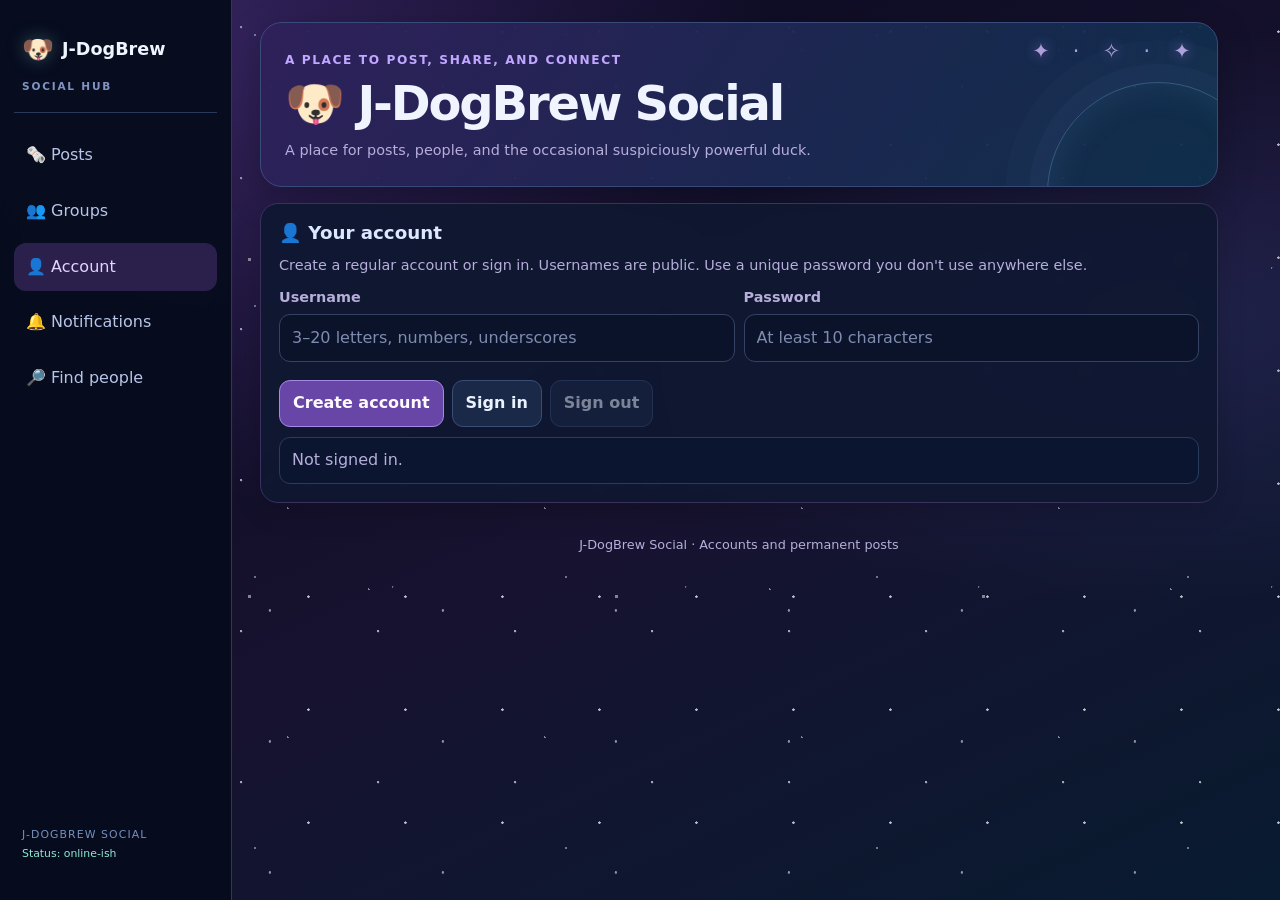
==== account.html @ 67fcccf9 "Add group feeds with text and image posts" ====
<!doctype html>
<html lang="en"><head>
<meta charset="utf-8"><meta name="viewport" content="width=device-width,initial-scale=1,viewport-fit=cover">
<meta name="theme-color" content="#080d20"><meta name="description" content="J-DogBrew Social">
<title>J-DogBrew · Account</title>
<style>
:root{color-scheme:dark;--bg:#09091e;--panel:#15132f;--line:#3a315f;--text:#f2efff;--muted:#b7aedb;--green:#67e8c0;--amber:#ffb86b;--blue:#b8a0ff;--purple:#b79aff;--violet:#805dce}
*{box-sizing:border-box}html{scroll-behavior:smooth}
body{margin:0;background:radial-gradient(ellipse at 15% 5%,rgba(130,82,210,.34),transparent 38%),radial-gradient(ellipse at 90% 35%,rgba(73,94,180,.2),transparent 35%),radial-gradient(circle at 18% 28%,rgba(255,255,255,.72) 0 1px,transparent 1.5px),radial-gradient(circle at 76% 18%,rgba(255,255,255,.62) 0 1px,transparent 1.5px),radial-gradient(circle at 56% 66%,rgba(255,255,255,.52) 0 1px,transparent 1.5px),linear-gradient(155deg,#09091e,#17122f 54%,#081b30);background-size:auto,auto,97px 113px,137px 151px,173px 131px,auto;background-attachment:fixed;color:var(--text);font:16px/1.55 system-ui,-apple-system,Segoe UI,sans-serif;padding:env(safe-area-inset-top) 14px env(safe-area-inset-bottom)}
main{max-width:900px;margin:auto;padding:22px 0 48px}
header{position:relative;overflow:hidden;padding:24px;margin-bottom:16px;border:1px solid #384b79;border-radius:22px;background:linear-gradient(125deg,rgba(47,32,91,.97),rgba(14,47,75,.95));box-shadow:0 12px 36px rgba(0,0,0,.25)}
header:after{content:"✦  ·  ✧     ·      ✦";position:absolute;right:18px;top:12px;color:#9ecbff;letter-spacing:.4em;font-size:1.3rem;opacity:.8;pointer-events:none}
h1{font-size:clamp(2rem,7vw,3rem);line-height:1.04;letter-spacing:-.045em;margin:.45rem 0 .65rem;color:#f0f4ff}h2{font-size:1.14rem;line-height:1.25;margin:0 0 .6rem;color:#dce8ff}h3{font-size:1rem;margin:14px 0 6px}p{margin:.5rem 0 0}a{color:var(--blue);text-underline-offset:3px}
.small,small{font-size:.9rem;color:var(--muted)}.eyebrow{color:#c1a7ff;font-size:.76rem;font-weight:850;letter-spacing:.13em}
.panel{background:rgba(15,24,49,.94);border:1px solid var(--line);border-radius:18px;padding:18px;margin:14px 0;box-shadow:0 8px 28px rgba(0,0,0,.16);backdrop-filter:blur(5px)}
.grid{display:grid;grid-template-columns:1fr;gap:9px}@media(min-width:580px){.grid{grid-template-columns:1fr 1fr}}
label{display:block;font-size:.9rem;color:var(--muted);margin-top:10px;font-weight:650}
input,select,textarea{display:block;width:100%;margin:5px 0 8px;padding:11px 12px;border-radius:11px;border:1px solid #344363;background:#0b132b;color:var(--text);font:inherit;min-width:0}textarea{resize:vertical}input::placeholder,textarea::placeholder{color:#7e8caf}
button{background:#1b2949;color:#eaf1ff;border:1px solid #3a4d73;border-radius:11px;padding:10px 13px;font:inherit;font-weight:700;cursor:pointer;transition:background .15s,border-color .15s}button:hover{background:#26395f;border-color:#718ac2}button:active{transform:scale(.985)}button.primary{background:#6846a8;color:#fffaff;border-color:#a58ae5}button.primary:hover{background:#805cc7}button:disabled{opacity:.5;cursor:not-allowed}
button:focus-visible,a:focus-visible,input:focus-visible,select:focus-visible,textarea:focus-visible{outline:3px solid #9bdfff;outline-offset:2px}
.actions{display:flex;gap:8px;flex-wrap:wrap;margin-top:10px}.statusline{padding:10px 12px;border:1px solid #2b3b5e;border-radius:11px;margin-top:10px;color:var(--muted);overflow-wrap:anywhere;background:#0c1530}
.pill{display:inline-block;padding:3px 9px;border:1px solid #344363;border-radius:999px;color:var(--muted);font-size:.78rem;background:#15213f}.note{border-left:3px solid var(--amber);padding:4px 0 4px 10px;color:var(--muted)}
.profile-banner{height:118px;margin:-4px 0 16px;border:1px solid #56447e;border-radius:14px;background:linear-gradient(120deg,#38245d,#173a57);background-size:cover;background-position:center}.profile-top{display:flex;align-items:center;gap:14px}.profile-custom-grid{display:grid;grid-template-columns:1fr;gap:8px}@media(min-width:580px){.profile-custom-grid{grid-template-columns:1fr 1fr}}.profile-public-banner{height:84px;width:100%;border-radius:10px;margin-bottom:10px;background:linear-gradient(120deg,#38245d,#173a57);background-size:cover;background-position:center;border:1px solid #55447e}.avatar{width:76px;height:76px;flex:0 0 76px;border-radius:50%;object-fit:cover;border:3px solid #3b5481;background:#1a2850}.avatar.small-avatar{width:38px;height:38px;flex-basis:38px}
.profile-stats{display:flex;gap:16px;flex-wrap:wrap;color:var(--muted);font-size:.9rem}.profile-stats strong{color:var(--text)}.profile-card{display:flex;align-items:flex-start;gap:10px}.profile-card .bubble{flex:1;min-width:0}.profile-actions{display:flex;gap:8px;flex-wrap:wrap;margin-top:8px}
.chat{display:flex;flex-direction:column;gap:11px;min-height:100px;max-height:none;overflow:visible;padding:2px}.bubble{border:1px solid #3b315e;background:#131e3b;border-radius:14px;padding:13px;overflow-wrap:anywhere;box-shadow:0 4px 14px rgba(0,0,0,.12)}.bubble.own{border-color:#7654b8;background:#102e3c}
.bubble-head{display:flex;gap:8px;align-items:center;justify-content:space-between;flex-wrap:wrap;color:var(--muted);font-size:.8rem;margin-bottom:8px}.bubble-head button{padding:5px 9px;background:#1a2949}.bubble-body{white-space:pre-wrap;overflow-wrap:anywhere;font-size:1rem}
.empty{padding:24px 12px;text-align:center;color:var(--muted);border:1px dashed #344363;border-radius:12px;background:rgba(11,20,43,.8)}.file-card{border:1px solid #344363;border-radius:10px;padding:10px;margin-top:8px;overflow-wrap:anywhere}
.feed-tools{display:grid;grid-template-columns:1fr;gap:8px;margin:14px 0}@media(min-width:580px){.feed-tools{grid-template-columns:minmax(0,2fr) minmax(150px,1fr)}}
.composer-meta{display:flex;justify-content:space-between;gap:10px;flex-wrap:wrap;color:var(--muted);font-size:.82rem}.post-extras{margin-top:4px}.post-extras input{margin-bottom:2px}.post-author{display:flex;align-items:center;gap:9px;min-width:0}.post-author .avatar{width:38px;height:38px;flex:0 0 38px}.post-author-name{display:flex;flex-direction:column;align-items:flex-start;min-width:0}.post-author-name button{padding:0;border:0;background:transparent;color:#b9e5ff;font-size:.88rem}.post-media{display:block;width:100%;max-height:420px;object-fit:contain;margin-top:12px;border:1px solid #344363;border-radius:12px}.count-near-limit{color:#ffb86b!important;font-weight:800}.section-kicker{font-size:.76rem;letter-spacing:.1em;text-transform:uppercase;color:#8fe8d3;font-weight:800}
video,img{max-width:100%;background:#111a35;border-radius:9px}.feed-image{display:block;width:100%;max-height:360px;object-fit:contain;min-height:140px;border:1px solid #344363}.feed-preview{display:block;width:100%;max-height:200px;object-fit:contain}footer{font-size:.8rem;color:var(--muted);padding:18px 3px;text-align:center}
@media(prefers-reduced-motion:reduce){html{scroll-behavior:auto}button{transition:none}}
/* Visual polish: layered starfield, orbit accents, and calmer hover feedback. */
body:before{content:"";position:fixed;inset:0;pointer-events:none;z-index:-1;opacity:.48;background-image:radial-gradient(1px 1px at 12% 22%,#fff 98%,transparent),radial-gradient(1px 1px at 82% 13%,#b9eaff 98%,transparent),radial-gradient(1.5px 1.5px at 68% 77%,#fff 98%,transparent),radial-gradient(1px 1px at 34% 84%,#9de8e0 98%,transparent),radial-gradient(1px 1px at 92% 58%,#fff 98%,transparent);background-size:257px 229px,311px 271px,367px 337px,293px 319px,401px 373px}
header{isolation:isolate}header:before{content:"";position:absolute;z-index:-1;width:220px;height:220px;right:-52px;bottom:-118px;border-radius:50%;border:1px solid rgba(150,207,255,.28);box-shadow:0 0 0 18px rgba(130,171,255,.035),0 0 0 42px rgba(130,171,255,.025),inset 0 0 36px rgba(91,184,220,.13);pointer-events:none}header:after{content:"✦ · ✧ · ✦";text-shadow:0 0 14px rgba(188,150,255,.8);color:#d5bdff}
.panel{transition:border-color .18s,box-shadow .18s}.panel:focus-within{border-color:#3d5888;box-shadow:0 10px 32px rgba(0,0,0,.2),0 0 0 1px rgba(105,177,255,.05)}.nav-orbit{filter:drop-shadow(0 0 9px rgba(143,232,211,.28))}.nav-link{transition:background .16s,border-color .16s,color .16s,transform .16s}.nav-link:hover{transform:translateX(2px)}.post-media{background:rgba(7,13,32,.65)}
.image-preview{margin-top:8px;padding:10px;border:1px solid #344363;border-radius:12px;background:rgba(8,15,35,.7)}.image-preview img{display:block;max-width:100%;max-height:240px;object-fit:contain;margin:0 auto;border-radius:8px}.image-preview .small{margin-top:6px}.timestamp-relative{color:#c0cce8}
@media(prefers-reduced-motion:reduce){.panel,.nav-link{transition:none}.nav-link:hover{transform:none}}


body{padding:0 16px 0 0}main{max-width:1240px;margin:0 auto 0 0;padding:22px 22px 48px 260px;min-height:100vh}
.space-nav{position:fixed;z-index:20;left:0;top:0;bottom:0;width:232px;padding:24px 14px;background:rgba(7,12,30,.96);border-right:1px solid #3b315e;display:flex;flex-direction:column;gap:18px;backdrop-filter:blur(10px)}
.nav-brand{display:flex;align-items:center;gap:8px;flex-wrap:wrap;font-weight:850;font-size:1.1rem;color:#f0f4ff;padding:6px 8px 18px;border-bottom:1px solid #29395b}.nav-orbit{color:#8fe8d3;font-size:1.6rem}.nav-subtitle{width:100%;font-size:.66rem;letter-spacing:.17em;color:#8194c1;font-weight:700}
.nav-links{display:flex;flex-direction:column;gap:7px;height:100%}.nav-link{display:block;width:100%;text-align:left;background:transparent;border-color:transparent;color:#b7c5e7;padding:12px;border-radius:12px}.nav-link:hover{background:#172443;border-color:#2c416b}.nav-link.active{background:#2b204b;border-color:#287a78;color:#e2d3ff}
.nav-foot{margin-top:auto;padding:12px 8px;font-size:.68rem;letter-spacing:.1em;color:#7790bc;line-height:1.8}.nav-foot span{letter-spacing:0;text-transform:none;color:#8fe8d3}.mobile-menu-toggle,.mobile-menu{display:none}
@media(max-width:760px){body{padding:0 12px}main{padding:12px 0 36px;margin:auto;width:100%}.space-nav{position:sticky;top:0;bottom:auto;width:100%;padding:10px 12px;gap:8px;border:1px solid #29395b;border-radius:0 0 16px 16px;box-shadow:0 8px 24px rgba(0,0,0,.22)}.nav-brand{font-size:1rem;padding:0 3px 4px;border:0}.nav-subtitle{display:none}.mobile-menu-toggle{display:block;align-self:flex-start;padding:8px 12px;background:#142c40;border-color:#287a78;color:#a8f5e2}.nav-links{display:none}.mobile-menu{display:flex;flex-direction:column;gap:6px;padding:6px 0 2px}.mobile-menu[hidden]{display:none}.mobile-menu .nav-link{padding:10px 12px}header{padding:19px 16px;margin:14px 0}header:after{font-size:1rem;right:10px}.panel{padding:15px}}
    /* Keep feature navigation links clean, without browser underlines. */
    a.nav-link, a.nav-link:link, a.nav-link:visited, a.nav-link:hover, a.nav-link:focus { text-decoration: none; }

/* Community controls: keep action buttons together and give expanded replies their own row. */
.post-interactions{display:grid;grid-template-columns:max-content minmax(0,1fr) max-content;align-items:center;gap:8px;margin-top:12px;min-width:0}
.post-interactions>.small{min-width:0;overflow-wrap:anywhere}
.post-interactions>.post-comments,.post-interactions>.post-safety{grid-column:1/-1;width:100%;min-width:0}
.post-comments{border-top:1px solid #344363;padding-top:12px;margin-top:4px}
.comment-list{display:flex;flex-direction:column;gap:8px;min-width:0}
.comment-item{padding:10px 12px;border:1px solid #344363;border-radius:11px;background:rgba(8,15,35,.65);overflow-wrap:anywhere}
.comment-item p{white-space:pre-wrap;overflow-wrap:anywhere;margin:.3rem 0}
.comment-item time{display:block}
.post-comments textarea{width:100%;min-width:0}
.post-comments>.actions{margin-top:6px}
.post-safety summary{cursor:pointer;color:var(--blue);font-weight:700;padding:7px 0}
.post-safety button{margin:5px 6px 0 0}
#blockedUsersList .bubble{display:flex;align-items:center;justify-content:space-between;gap:12px;flex-wrap:wrap}
#blockedUsersList .bubble strong{min-width:0;overflow-wrap:anywhere}
.direct-notifications>.bubble{display:grid;grid-template-columns:minmax(0,1fr) auto;align-items:center;gap:8px}
.direct-notifications>.bubble strong{min-width:0;overflow-wrap:anywhere}
.direct-notifications>.bubble time{grid-column:1/-1}
@media(max-width:480px){
 .post-interactions{grid-template-columns:minmax(0,1fr) minmax(0,1fr);align-items:stretch}
 .post-interactions>button{width:100%;min-width:0;padding:9px 8px}
 .post-interactions>.small{grid-column:1/-1}
 .post-interactions>.post-comments,.post-interactions>.post-safety{grid-column:1/-1}
 .post-safety button{width:100%;margin:6px 0 0}
 .direct-notifications>.bubble{grid-template-columns:1fr}
 .direct-notifications>.bubble time{grid-column:auto}
 .direct-notifications>.bubble button{width:100%}
}
</style></head><body data-current-page="account"><main>
<header><span class="eyebrow">A PLACE TO POST, SHARE, AND CONNECT</span><h1>🐶 J-DogBrew Social</h1><p class="small">A place for posts, people, and the occasional suspiciously powerful duck.</p></header>
<nav class="space-nav" aria-label="Main navigation"><div class="nav-brand"><span class="nav-orbit">🐶</span><span>J-DogBrew</span><span class="nav-subtitle">SOCIAL HUB</span></div><button type="button" class="mobile-menu-toggle" id="mobileMenuToggle" aria-expanded="false" aria-controls="mobileMenu">☰ Menu</button><div class="nav-links" id="desktopNav"><a href="./posts.html" class="nav-link active" data-section="posts">🗞️ Posts</a><a href="./groups.html" class="nav-link" data-section="groups">👥 Groups</a><a href="./account.html" class="nav-link" data-section="account" data-account-nav>👤 Account</a><a href="./notifications.html" class="nav-link" data-section="notifications">🔔 Notifications</a><a href="./people.html" class="nav-link" data-section="people">🔎 Find people</a><div class="nav-foot">J-DOGBREW SOCIAL<br><span>Status: online-ish</span></div></div><div class="mobile-menu" id="mobileMenu" hidden><a href="./posts.html" class="nav-link active" data-section="posts">🗞️ Posts</a><a href="./groups.html" class="nav-link" data-section="groups">👥 Groups</a><a href="./account.html" class="nav-link" data-section="account" data-account-nav>👤 Account</a><a href="./notifications.html" class="nav-link" data-section="notifications">🔔 Notifications</a><a href="./people.html" class="nav-link" data-section="people">🔎 Find people</a></div></nav>


<div class="section-stack"><div id="account" data-page-section="account"><div id="signedOutAccount"><section class="panel"><h2>👤 Your account</h2><p class="small">Create a regular account or sign in. Usernames are public. Use a unique password you don't use anywhere else.</p>
<div class="grid"><div><label for="accountUsername">Username</label><input id="accountUsername" maxlength="20" autocomplete="username" placeholder="3–20 letters, numbers, underscores"></div><div><label for="accountPassword">Password</label><input id="accountPassword" type="password" maxlength="128" autocomplete="current-password" placeholder="At least 10 characters"></div></div>
<div class="actions"><button type="button" id="registerAccount" class="primary">Create account</button><button type="button" id="loginAccount">Sign in</button><button type="button" id="logoutAccount">Sign out</button></div><div id="accountStatus" class="statusline" aria-live="polite">Not signed in.</div></section></div><div id="signedInProfile" hidden><section class="panel" id="myProfilePanel"><h2>🪪 Your profile</h2><div id="myBanner" class="profile-banner" hidden></div><div class="profile-top"><img id="myAvatar" class="avatar" alt="Your profile picture" src="data:image/svg+xml,%3Csvg xmlns='http://www.w3.org/2000/svg' viewBox='0 0 100 100'%3E%3Crect width='100' height='100' rx='50' fill='%23263848'/%3E%3Ctext x='50' y='62' font-size='44' text-anchor='middle' fill='%23e8f0f7'%3E%3F%3C/text%3E%3C/svg%3E"><div><h2 id="myDisplayName">Sign in to set up your profile</h2><p id="myUsername" class="small">@not-signed-in</p><div class="profile-stats"><span><strong id="myFollowers">0</strong> followers</span><span><strong id="myFollowing">0</strong> following</span></div></div></div><label for="profileDisplayName">Display name</label><input id="profileDisplayName" maxlength="40" placeholder="What should people call you?"><label for="profileBio">Bio</label><textarea id="profileBio" rows="3" maxlength="160" placeholder="Tell the J-DogBrew world a little about yourself (160 characters max)"></textarea><div class="profile-custom-grid"><div><label for="profilePronouns">Pronouns (optional)</label><input id="profilePronouns" maxlength="30" placeholder="e.g. they/them"></div><div><label for="profileFavoriteGame">Favorite game (optional)</label><input id="profileFavoriteGame" maxlength="40" placeholder="e.g. Splatoon 3"></div><div><label for="profileAccent">Profile accent</label><select id="profileAccent"><option value="#a78bfa">Violet nebula</option><option value="#67e8c0">Teal comet</option><option value="#8cc8ff">Blue moon</option><option value="#ff8fcf">Pink supernova</option><option value="#ffc078">Solar flare</option></select></div><div><label for="profileBannerUrl">Banner image URL (optional)</label><input id="profileBannerUrl" type="url" maxlength="450" placeholder="https://example.com/banner.jpg"><div id="myBannerPreview" class="profile-public-banner" hidden></div></div></div><label for="profileAvatar">Profile picture</label><input id="profileAvatar" type="file" accept="image/png,image/jpeg,image/webp"><p class="small">Pictures are resized before upload. Use an image you have permission to share. Banner images use a public image URL.</p><div class="actions"><button id="saveProfile" class="primary" type="button">Save profile</button><button id="clearAvatar" type="button">Remove picture</button><button id="profileLogout" type="button">Log out</button></div><div id="profileStatus" class="statusline" aria-live="polite">Sign in to edit your profile.</div></section></div></div><div id="people" data-page-section="people"><section class="panel"><h2>🔎 Find a person</h2><p class="small">Look up a username to see their profile and follow or unfollow them.</p><label for="profileLookup">Username</label><input id="profileLookup" maxlength="20" placeholder="Enter a username"><div class="actions"><button type="button" id="lookupProfile" class="primary">View profile</button></div><div id="profileResult" class="statusline">Search for a J-DogBrew user.</div></section><section class="panel"><h2>🚫 Blocked accounts</h2><p class="small">Blocked accounts are hidden from your feed and replies. Unblock anyone here.</p><div class="actions"><button type="button" id="refreshBlockedUsers">Refresh blocked list</button></div><div id="blockedUsersList" class="chat"><div class="empty">Sign in to manage blocked accounts.</div></div></section></div><div id="notifications" data-page-section="notifications"><section class="panel"><span class="section-kicker">Activity from people you follow</span><h2>🔔 Notifications</h2><p class="small">See new posts from accounts you follow. This first version checks when you open the site or refresh the feed. It does not send push notifications.</p><div class="actions"><button type="button" id="refreshNotifications" class="primary">Check for updates ↻</button><button type="button" id="clearNotifications">Mark all as seen</button></div><div id="notificationStatus" class="statusline" aria-live="polite">Sign in and follow people to start seeing updates here.</div><div id="notificationFeed" class="chat"><div class="empty">No notifications yet.</div></div></section></div><div id="groups" data-page-section="groups"><section class="panel"><span class="section-kicker">Find your people</span><h2>👥 Groups</h2><p class="small">Create a community around a game, hobby, project, or very powerful duck. Groups have a creator, a description, and members. Posts and profiles stay separate and unchanged.</p><section class="panel" style="background:rgba(10,18,40,.7)"><h3>＋ Create a group</h3><label for="groupName">Group name</label><input id="groupName" maxlength="40" placeholder="e.g. Scratch Pika Army"><label for="groupDescription">Description (optional)</label><textarea id="groupDescription" rows="3" maxlength="240" placeholder="What brings this group together?"></textarea><div class="actions"><button type="button" id="createGroup" class="primary">Create group</button><button type="button" id="refreshGroups">Refresh groups ↻</button></div><div id="groupStatus" class="statusline" aria-live="polite">Sign in to create or join groups. Everyone can browse.</div></section><div class="feed-tools"><div><label for="groupSearch">Search groups</label><input id="groupSearch" type="search" placeholder="Search names, descriptions, or creators…"></div><div><label for="groupFilter">Show</label><select id="groupFilter"><option value="all">All groups</option><option value="joined">Groups I joined</option><option value="created">Groups I created</option></select></div></div><div id="groupCount" class="small">Loading groups…</div><div id="groupFeed" class="chat"><div class="empty">Loading groups…</div></div><section id="groupDetail" class="panel" hidden><div class="actions"><button type="button" id="backToGroups">← Back to groups</button></div><span class="section-kicker">THE COMMUNITY FEED</span><h2 id="groupDetailTitle">Group</h2><p id="groupDetailDescription" class="bubble-body"></p><p id="groupDetailMeta" class="small"></p><section class="panel" style="background:rgba(10,18,40,.7)"><h3>✍️ Post to this group</h3><label for="groupPostComposer">Your message</label><textarea id="groupPostComposer" rows="4" maxlength="1000" placeholder="What’s happening in this group?"></textarea><label for="groupPostImageUrl">Image URL (optional)</label><input id="groupPostImageUrl" type="url" maxlength="450" placeholder="https://example.com/image.jpg"><p class="small">Images are attached by public URL, just like posts on the main feed.</p><div class="actions"><button type="button" id="publishGroupPost" class="primary">Publish to group ↗</button><button type="button" id="refreshGroupPosts">Refresh feed ↻</button></div><div id="groupPostStatus" class="statusline" aria-live="polite">Join this group to post.</div></section><h3>🗞️ Group posts</h3><div id="groupPostFeed" class="chat"><div class="empty">Loading group posts…</div></div></section></section></div><div id="posts" data-page-section="posts"><section class="panel"><span class="section-kicker">Your little corner of the feed</span><h2>🗞️ Posts</h2><p class="small">Posts are saved on the server and appear for everyone. Drafts stay on this device. Keep private information private.</p>
<label for="postComposer">What’s happening?</label><textarea id="postComposer" rows="4" maxlength="1000" placeholder="Write something worth putting on the internet…"></textarea>
<div class="grid post-extras"><div><label for="postImageUrl">Attach an image URL (optional)</label><input id="postImageUrl" type="url" maxlength="450" placeholder="https://example.com/picture.jpg"><div id="imagePreview" class="image-preview" hidden><img id="imagePreviewImg" alt="Preview of the image attached to your draft"><p id="imagePreviewStatus" class="small">Image preview</p></div></div></div>
<p class="small">Images are attached by URL.</p>
<div class="composer-meta"><span id="draftStatus">Drafts save on this device.</span><span id="postCharCount">0 / 1000</span></div>
<div class="actions"><button type="button" id="publishPost" class="primary">Publish post ↗</button><button type="button" id="clearDraft">Clear draft</button><button type="button" id="refreshPosts">Refresh feed ↻</button></div>
<div id="postStatus" class="statusline" aria-live="polite">Sign in to publish. Posts can be read without signing in.</div>
<div class="feed-tools"><div><label for="postSearch">Search the feed</label><input id="postSearch" type="search" placeholder="Search posts or usernames…"></div><div><label for="postSort">Sort posts</label><select id="postSort"><option value="newest">Newest first</option><option value="oldest">Oldest first</option></select></div></div>
<div id="postCount" class="small">Loading posts…</div><div id="postFeed" class="chat"><div class="empty">Loading posts…</div></div></section></div></div>

<footer>J-DogBrew Social · Accounts and permanent posts</footer></main><script>(function(){const toggle=document.getElementById("mobileMenuToggle");const menu=document.getElementById("mobileMenu");function selectSection(name){document.querySelectorAll("[data-page-section]").forEach(el=>{el.hidden=el.dataset.pageSection!==name;});document.querySelectorAll("[data-section]").forEach(btn=>btn.classList.toggle("active",btn.dataset.section===name));menu.hidden=true;toggle.setAttribute("aria-expanded","false");toggle.textContent="☰ Menu";window.scrollTo(0,0);}toggle.addEventListener("click",function(){const opening=menu.hidden;menu.hidden=!opening;toggle.setAttribute("aria-expanded",String(opening));toggle.textContent=opening?"✕ Close menu":"☰ Menu";});document.querySelectorAll("[data-section]").forEach(btn=>btn.addEventListener("click",()=>selectSection(btn.dataset.section)));selectSection(document.body.dataset.currentPage || "posts"); window.jdbSelectSection=selectSection;})();</script>
<script src="./app.js?v=group-posts-01"></script></body></html>
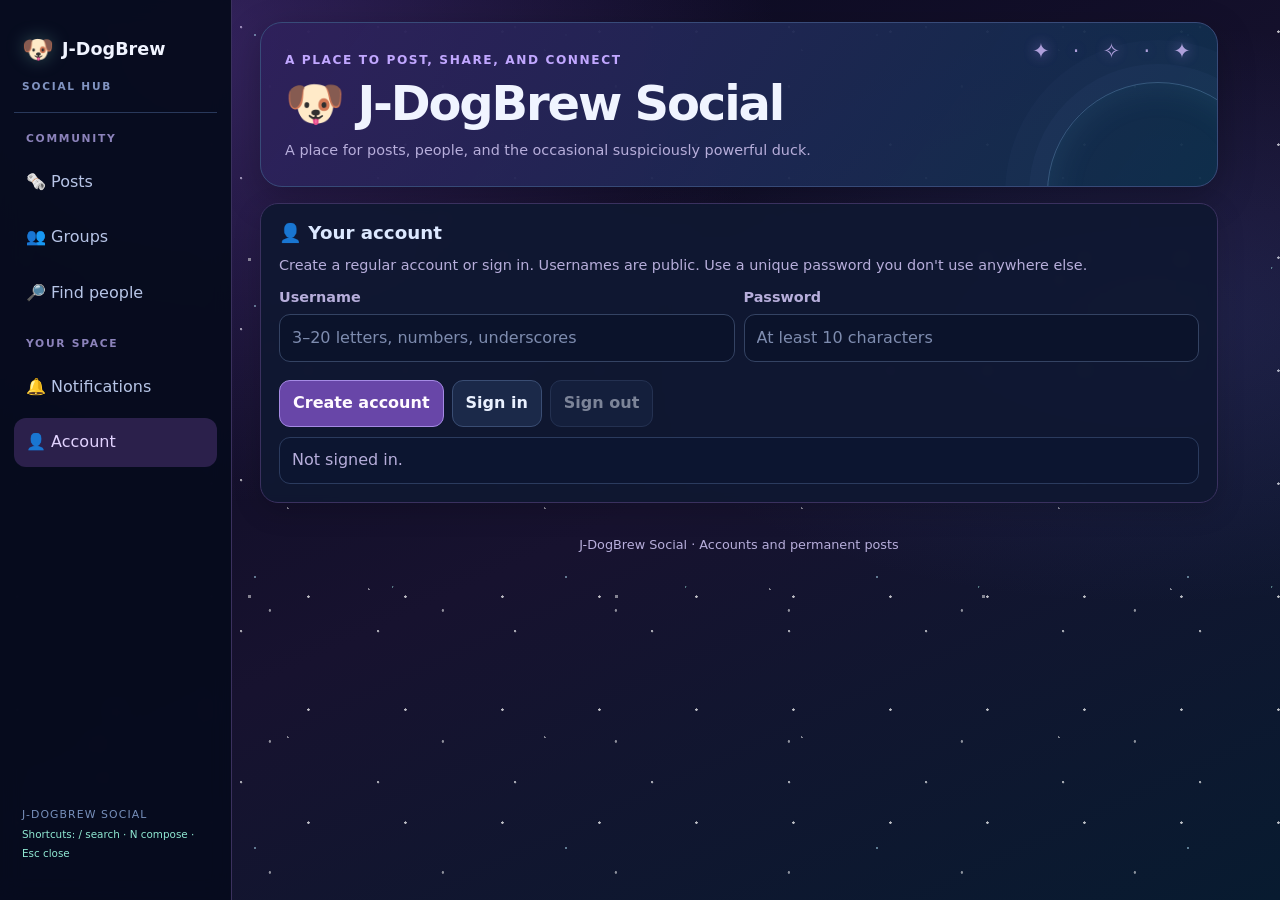
==== commit 2908cff6: "Refresh navigation and add site-wide keyboard shortcuts" ====
--- a/account.html
+++ b/account.html
@@ -74,9 +74,31 @@
  .direct-notifications>.bubble time{grid-column:auto}
  .direct-notifications>.bubble button{width:100%}
 }
-</style></head><body data-current-page="account"><main>
+
+/* Navigation refresh: clear feature groups, visible keyboard focus, and a skip path. */
+.skip-link{position:fixed;z-index:100;top:8px;left:8px;transform:translateY(-160%);padding:10px 14px;border-radius:10px;background:#e8ddff;color:#17112e;font-weight:800;text-decoration:none}
+.skip-link:focus{transform:translateY(0)}
+.nav-links{gap:18px}
+.nav-group{display:flex;flex-direction:column;gap:7px}
+.nav-group-label{display:block;padding:0 12px 3px;color:#8c83bb;font-size:.67rem;font-weight:850;letter-spacing:.16em}
+.nav-link:focus-visible,.mobile-menu-toggle:focus-visible,button:focus-visible,input:focus-visible,textarea:focus-visible,select:focus-visible{outline:2px solid #8fe8d3;outline-offset:3px}
+.nav-foot span{font-size:.65rem;letter-spacing:0}
+@media(max-width:760px){.mobile-menu{gap:6px}.mobile-menu .nav-group-label{padding:8px 12px 0}.nav-links{gap:16px}}
+
+</style></head><body data-current-page="account"><a class="skip-link" href="#mainContent">Skip to content</a><main id="mainContent" tabindex="-1">
 <header><span class="eyebrow">A PLACE TO POST, SHARE, AND CONNECT</span><h1>🐶 J-DogBrew Social</h1><p class="small">A place for posts, people, and the occasional suspiciously powerful duck.</p></header>
-<nav class="space-nav" aria-label="Main navigation"><div class="nav-brand"><span class="nav-orbit">🐶</span><span>J-DogBrew</span><span class="nav-subtitle">SOCIAL HUB</span></div><button type="button" class="mobile-menu-toggle" id="mobileMenuToggle" aria-expanded="false" aria-controls="mobileMenu">☰ Menu</button><div class="nav-links" id="desktopNav"><a href="./posts.html" class="nav-link active" data-section="posts">🗞️ Posts</a><a href="./groups.html" class="nav-link" data-section="groups">👥 Groups</a><a href="./account.html" class="nav-link" data-section="account" data-account-nav>👤 Account</a><a href="./notifications.html" class="nav-link" data-section="notifications">🔔 Notifications</a><a href="./people.html" class="nav-link" data-section="people">🔎 Find people</a><div class="nav-foot">J-DOGBREW SOCIAL<br><span>Status: online-ish</span></div></div><div class="mobile-menu" id="mobileMenu" hidden><a href="./posts.html" class="nav-link active" data-section="posts">🗞️ Posts</a><a href="./groups.html" class="nav-link" data-section="groups">👥 Groups</a><a href="./account.html" class="nav-link" data-section="account" data-account-nav>👤 Account</a><a href="./notifications.html" class="nav-link" data-section="notifications">🔔 Notifications</a><a href="./people.html" class="nav-link" data-section="people">🔎 Find people</a></div></nav>
+<nav class="space-nav" aria-label="Main navigation">
+<div class="nav-brand"><span class="nav-orbit">🐶</span><span>J-DogBrew</span><span class="nav-subtitle">SOCIAL HUB</span></div>
+<button type="button" class="mobile-menu-toggle" id="mobileMenuToggle" aria-expanded="false" aria-controls="mobileMenu">☰ Menu</button>
+<div class="nav-links" id="desktopNav">
+<div class="nav-group"><span class="nav-group-label">COMMUNITY</span><a href="./posts.html" class="nav-link" data-section="posts">🗞️ Posts</a><a href="./groups.html" class="nav-link" data-section="groups">👥 Groups</a><a href="./people.html" class="nav-link" data-section="people">🔎 Find people</a></div>
+<div class="nav-group"><span class="nav-group-label">YOUR SPACE</span><a href="./notifications.html" class="nav-link" data-section="notifications">🔔 Notifications</a><a href="./account.html" class="nav-link" data-section="account" data-account-nav>👤 Account & profile</a></div>
+<div class="nav-foot">J-DOGBREW SOCIAL<br><span>Shortcuts: / search · N compose · Esc close</span></div>
+</div>
+<div class="mobile-menu" id="mobileMenu" hidden>
+<span class="nav-group-label">COMMUNITY</span><a href="./posts.html" class="nav-link" data-section="posts">🗞️ Posts</a><a href="./groups.html" class="nav-link" data-section="groups">👥 Groups</a><a href="./people.html" class="nav-link" data-section="people">🔎 Find people</a>
+<span class="nav-group-label">YOUR SPACE</span><a href="./notifications.html" class="nav-link" data-section="notifications">🔔 Notifications</a><a href="./account.html" class="nav-link" data-section="account" data-account-nav>👤 Account & profile</a>
+</div></nav>
 
 
 <div class="section-stack"><div id="account" data-page-section="account"><div id="signedOutAccount"><section class="panel"><h2>👤 Your account</h2><p class="small">Create a regular account or sign in. Usernames are public. Use a unique password you don't use anywhere else.</p>
@@ -91,5 +113,28 @@
 <div class="feed-tools"><div><label for="postSearch">Search the feed</label><input id="postSearch" type="search" placeholder="Search posts or usernames…"></div><div><label for="postSort">Sort posts</label><select id="postSort"><option value="newest">Newest first</option><option value="oldest">Oldest first</option></select></div></div>
 <div id="postCount" class="small">Loading posts…</div><div id="postFeed" class="chat"><div class="empty">Loading posts…</div></div></section></div></div>
 
-<footer>J-DogBrew Social · Accounts and permanent posts</footer></main><script>(function(){const toggle=document.getElementById("mobileMenuToggle");const menu=document.getElementById("mobileMenu");function selectSection(name){document.querySelectorAll("[data-page-section]").forEach(el=>{el.hidden=el.dataset.pageSection!==name;});document.querySelectorAll("[data-section]").forEach(btn=>btn.classList.toggle("active",btn.dataset.section===name));menu.hidden=true;toggle.setAttribute("aria-expanded","false");toggle.textContent="☰ Menu";window.scrollTo(0,0);}toggle.addEventListener("click",function(){const opening=menu.hidden;menu.hidden=!opening;toggle.setAttribute("aria-expanded",String(opening));toggle.textContent=opening?"✕ Close menu":"☰ Menu";});document.querySelectorAll("[data-section]").forEach(btn=>btn.addEventListener("click",()=>selectSection(btn.dataset.section)));selectSection(document.body.dataset.currentPage || "posts"); window.jdbSelectSection=selectSection;})();</script>
-<script src="./app.js?v=group-posts-01"></script></body></html>+<footer>J-DogBrew Social · Accounts and permanent posts</footer></main><script>(function(){
+const toggle=document.getElementById("mobileMenuToggle");
+const menu=document.getElementById("mobileMenu");
+function selectSection(name){
+ document.querySelectorAll("[data-page-section]").forEach(el=>{el.hidden=el.dataset.pageSection!==name;});
+ document.querySelectorAll("[data-section]").forEach(link=>link.classList.toggle("active",link.dataset.section===name));
+ menu.hidden=true;toggle.setAttribute("aria-expanded","false");toggle.textContent="☰ Menu";window.scrollTo(0,0);
+}
+toggle.addEventListener("click",function(){const opening=menu.hidden;menu.hidden=!opening;toggle.setAttribute("aria-expanded",String(opening));toggle.textContent=opening?"✕ Close menu":"☰ Menu";});
+document.querySelectorAll("[data-section]").forEach(link=>link.addEventListener("click",()=>selectSection(link.dataset.section)));
+selectSection(document.body.dataset.currentPage||"posts");window.jdbSelectSection=selectSection;
+function typingInField(el){return el&&(/INPUT|TEXTAREA|SELECT/.test(el.tagName)||el.isContentEditable);}
+document.addEventListener("keydown",function(event){
+ if(event.key==="Escape"&&!menu.hidden){menu.hidden=true;toggle.setAttribute("aria-expanded","false");toggle.textContent="☰ Menu";toggle.focus();return;}
+ if(event.ctrlKey||event.metaKey||event.altKey||typingInField(event.target))return;
+ if(event.key==="/"){
+  const target=document.querySelector("#postSearch, #groupSearch, #profileLookup");
+  if(target){event.preventDefault();target.focus();}
+ }else if(event.key.toLowerCase()==="n"){
+  const target=document.querySelector("#postComposer, #groupPostComposer");
+  if(target){event.preventDefault();target.focus();}
+ }
+});
+})();</script>
+<script src="./app.js?v=organization-qol-01"></script></body></html>
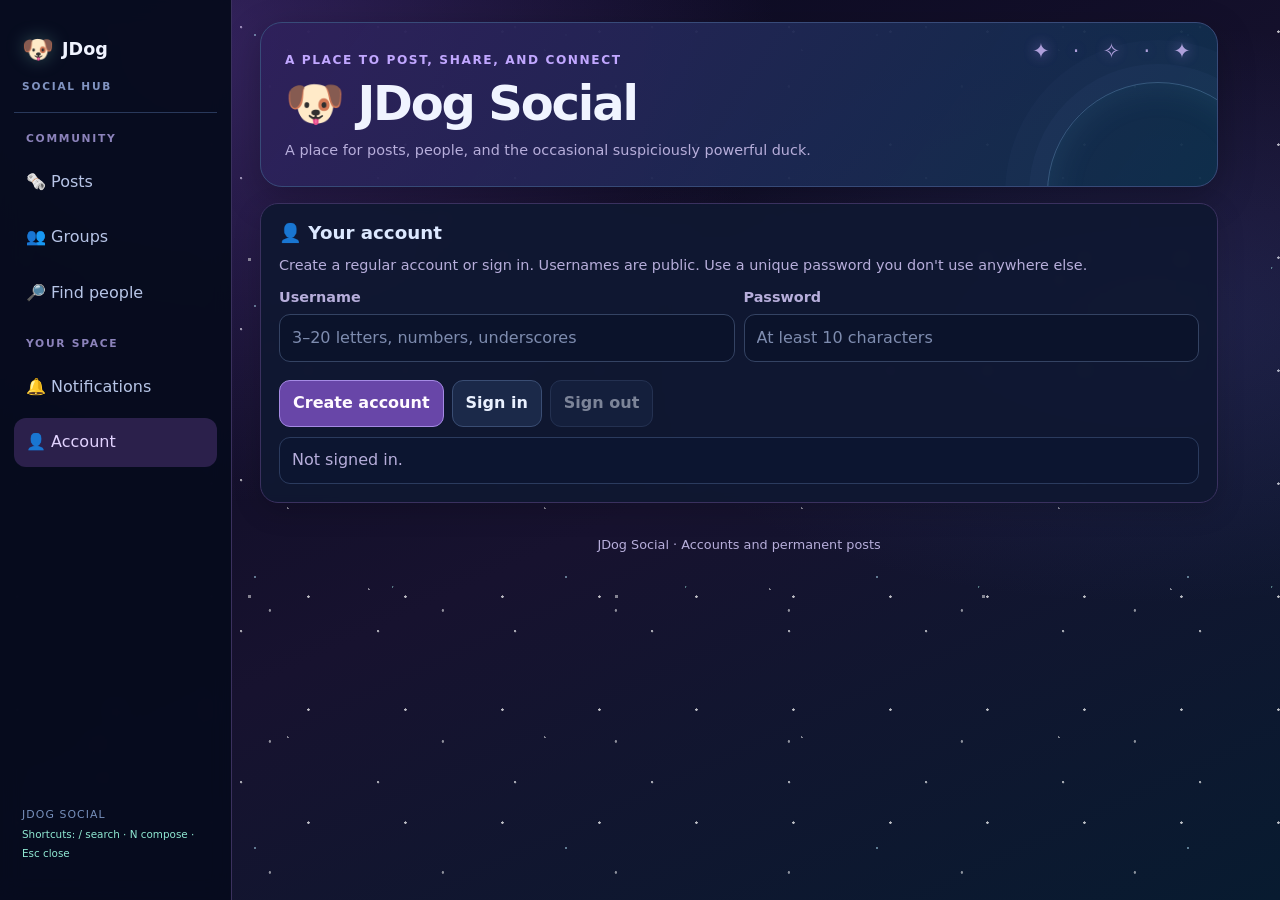
==== commit da464721: "Rebrand frontend as JDog Social" ====
--- a/account.html
+++ b/account.html
@@ -1,8 +1,8 @@
 <!doctype html>
 <html lang="en"><head>
 <meta charset="utf-8"><meta name="viewport" content="width=device-width,initial-scale=1,viewport-fit=cover">
-<meta name="theme-color" content="#080d20"><meta name="description" content="J-DogBrew Social">
-<title>J-DogBrew · Account</title>
+<meta name="theme-color" content="#080d20"><meta name="description" content="JDog Social">
+<title>JDog · Account</title>
 <style>
 :root{color-scheme:dark;--bg:#09091e;--panel:#15132f;--line:#3a315f;--text:#f2efff;--muted:#b7aedb;--green:#67e8c0;--amber:#ffb86b;--blue:#b8a0ff;--purple:#b79aff;--violet:#805dce}
 *{box-sizing:border-box}html{scroll-behavior:smooth}
@@ -86,14 +86,14 @@
 @media(max-width:760px){.mobile-menu{gap:6px}.mobile-menu .nav-group-label{padding:8px 12px 0}.nav-links{gap:16px}}
 
 </style></head><body data-current-page="account"><a class="skip-link" href="#mainContent">Skip to content</a><main id="mainContent" tabindex="-1">
-<header><span class="eyebrow">A PLACE TO POST, SHARE, AND CONNECT</span><h1>🐶 J-DogBrew Social</h1><p class="small">A place for posts, people, and the occasional suspiciously powerful duck.</p></header>
+<header><span class="eyebrow">A PLACE TO POST, SHARE, AND CONNECT</span><h1>🐶 JDog Social</h1><p class="small">A place for posts, people, and the occasional suspiciously powerful duck.</p></header>
 <nav class="space-nav" aria-label="Main navigation">
-<div class="nav-brand"><span class="nav-orbit">🐶</span><span>J-DogBrew</span><span class="nav-subtitle">SOCIAL HUB</span></div>
+<div class="nav-brand"><span class="nav-orbit">🐶</span><span>JDog</span><span class="nav-subtitle">SOCIAL HUB</span></div>
 <button type="button" class="mobile-menu-toggle" id="mobileMenuToggle" aria-expanded="false" aria-controls="mobileMenu">☰ Menu</button>
 <div class="nav-links" id="desktopNav">
 <div class="nav-group"><span class="nav-group-label">COMMUNITY</span><a href="./posts.html" class="nav-link" data-section="posts">🗞️ Posts</a><a href="./groups.html" class="nav-link" data-section="groups">👥 Groups</a><a href="./people.html" class="nav-link" data-section="people">🔎 Find people</a></div>
 <div class="nav-group"><span class="nav-group-label">YOUR SPACE</span><a href="./notifications.html" class="nav-link" data-section="notifications">🔔 Notifications</a><a href="./account.html" class="nav-link" data-section="account" data-account-nav>👤 Account & profile</a></div>
-<div class="nav-foot">J-DOGBREW SOCIAL<br><span>Shortcuts: / search · N compose · Esc close</span></div>
+<div class="nav-foot">JDOG SOCIAL<br><span>Shortcuts: / search · N compose · Esc close</span></div>
 </div>
 <div class="mobile-menu" id="mobileMenu" hidden>
 <span class="nav-group-label">COMMUNITY</span><a href="./posts.html" class="nav-link" data-section="posts">🗞️ Posts</a><a href="./groups.html" class="nav-link" data-section="groups">👥 Groups</a><a href="./people.html" class="nav-link" data-section="people">🔎 Find people</a>
@@ -103,7 +103,7 @@
 
 <div class="section-stack"><div id="account" data-page-section="account"><div id="signedOutAccount"><section class="panel"><h2>👤 Your account</h2><p class="small">Create a regular account or sign in. Usernames are public. Use a unique password you don't use anywhere else.</p>
 <div class="grid"><div><label for="accountUsername">Username</label><input id="accountUsername" maxlength="20" autocomplete="username" placeholder="3–20 letters, numbers, underscores"></div><div><label for="accountPassword">Password</label><input id="accountPassword" type="password" maxlength="128" autocomplete="current-password" placeholder="At least 10 characters"></div></div>
-<div class="actions"><button type="button" id="registerAccount" class="primary">Create account</button><button type="button" id="loginAccount">Sign in</button><button type="button" id="logoutAccount">Sign out</button></div><div id="accountStatus" class="statusline" aria-live="polite">Not signed in.</div></section></div><div id="signedInProfile" hidden><section class="panel" id="myProfilePanel"><h2>🪪 Your profile</h2><div id="myBanner" class="profile-banner" hidden></div><div class="profile-top"><img id="myAvatar" class="avatar" alt="Your profile picture" src="data:image/svg+xml,%3Csvg xmlns='http://www.w3.org/2000/svg' viewBox='0 0 100 100'%3E%3Crect width='100' height='100' rx='50' fill='%23263848'/%3E%3Ctext x='50' y='62' font-size='44' text-anchor='middle' fill='%23e8f0f7'%3E%3F%3C/text%3E%3C/svg%3E"><div><h2 id="myDisplayName">Sign in to set up your profile</h2><p id="myUsername" class="small">@not-signed-in</p><div class="profile-stats"><span><strong id="myFollowers">0</strong> followers</span><span><strong id="myFollowing">0</strong> following</span></div></div></div><label for="profileDisplayName">Display name</label><input id="profileDisplayName" maxlength="40" placeholder="What should people call you?"><label for="profileBio">Bio</label><textarea id="profileBio" rows="3" maxlength="160" placeholder="Tell the J-DogBrew world a little about yourself (160 characters max)"></textarea><div class="profile-custom-grid"><div><label for="profilePronouns">Pronouns (optional)</label><input id="profilePronouns" maxlength="30" placeholder="e.g. they/them"></div><div><label for="profileFavoriteGame">Favorite game (optional)</label><input id="profileFavoriteGame" maxlength="40" placeholder="e.g. Splatoon 3"></div><div><label for="profileAccent">Profile accent</label><select id="profileAccent"><option value="#a78bfa">Violet nebula</option><option value="#67e8c0">Teal comet</option><option value="#8cc8ff">Blue moon</option><option value="#ff8fcf">Pink supernova</option><option value="#ffc078">Solar flare</option></select></div><div><label for="profileBannerUrl">Banner image URL (optional)</label><input id="profileBannerUrl" type="url" maxlength="450" placeholder="https://example.com/banner.jpg"><div id="myBannerPreview" class="profile-public-banner" hidden></div></div></div><label for="profileAvatar">Profile picture</label><input id="profileAvatar" type="file" accept="image/png,image/jpeg,image/webp"><p class="small">Pictures are resized before upload. Use an image you have permission to share. Banner images use a public image URL.</p><div class="actions"><button id="saveProfile" class="primary" type="button">Save profile</button><button id="clearAvatar" type="button">Remove picture</button><button id="profileLogout" type="button">Log out</button></div><div id="profileStatus" class="statusline" aria-live="polite">Sign in to edit your profile.</div></section></div></div><div id="people" data-page-section="people"><section class="panel"><h2>🔎 Find a person</h2><p class="small">Look up a username to see their profile and follow or unfollow them.</p><label for="profileLookup">Username</label><input id="profileLookup" maxlength="20" placeholder="Enter a username"><div class="actions"><button type="button" id="lookupProfile" class="primary">View profile</button></div><div id="profileResult" class="statusline">Search for a J-DogBrew user.</div></section><section class="panel"><h2>🚫 Blocked accounts</h2><p class="small">Blocked accounts are hidden from your feed and replies. Unblock anyone here.</p><div class="actions"><button type="button" id="refreshBlockedUsers">Refresh blocked list</button></div><div id="blockedUsersList" class="chat"><div class="empty">Sign in to manage blocked accounts.</div></div></section></div><div id="notifications" data-page-section="notifications"><section class="panel"><span class="section-kicker">Activity from people you follow</span><h2>🔔 Notifications</h2><p class="small">See new posts from accounts you follow. This first version checks when you open the site or refresh the feed. It does not send push notifications.</p><div class="actions"><button type="button" id="refreshNotifications" class="primary">Check for updates ↻</button><button type="button" id="clearNotifications">Mark all as seen</button></div><div id="notificationStatus" class="statusline" aria-live="polite">Sign in and follow people to start seeing updates here.</div><div id="notificationFeed" class="chat"><div class="empty">No notifications yet.</div></div></section></div><div id="groups" data-page-section="groups"><section class="panel"><span class="section-kicker">Find your people</span><h2>👥 Groups</h2><p class="small">Create a community around a game, hobby, project, or very powerful duck. Groups have a creator, a description, and members. Posts and profiles stay separate and unchanged.</p><section class="panel" style="background:rgba(10,18,40,.7)"><h3>＋ Create a group</h3><label for="groupName">Group name</label><input id="groupName" maxlength="40" placeholder="e.g. Scratch Pika Army"><label for="groupDescription">Description (optional)</label><textarea id="groupDescription" rows="3" maxlength="240" placeholder="What brings this group together?"></textarea><div class="actions"><button type="button" id="createGroup" class="primary">Create group</button><button type="button" id="refreshGroups">Refresh groups ↻</button></div><div id="groupStatus" class="statusline" aria-live="polite">Sign in to create or join groups. Everyone can browse.</div></section><div class="feed-tools"><div><label for="groupSearch">Search groups</label><input id="groupSearch" type="search" placeholder="Search names, descriptions, or creators…"></div><div><label for="groupFilter">Show</label><select id="groupFilter"><option value="all">All groups</option><option value="joined">Groups I joined</option><option value="created">Groups I created</option></select></div></div><div id="groupCount" class="small">Loading groups…</div><div id="groupFeed" class="chat"><div class="empty">Loading groups…</div></div><section id="groupDetail" class="panel" hidden><div class="actions"><button type="button" id="backToGroups">← Back to groups</button></div><span class="section-kicker">THE COMMUNITY FEED</span><h2 id="groupDetailTitle">Group</h2><p id="groupDetailDescription" class="bubble-body"></p><p id="groupDetailMeta" class="small"></p><section class="panel" style="background:rgba(10,18,40,.7)"><h3>✍️ Post to this group</h3><label for="groupPostComposer">Your message</label><textarea id="groupPostComposer" rows="4" maxlength="1000" placeholder="What’s happening in this group?"></textarea><label for="groupPostImageUrl">Image URL (optional)</label><input id="groupPostImageUrl" type="url" maxlength="450" placeholder="https://example.com/image.jpg"><p class="small">Images are attached by public URL, just like posts on the main feed.</p><div class="actions"><button type="button" id="publishGroupPost" class="primary">Publish to group ↗</button><button type="button" id="refreshGroupPosts">Refresh feed ↻</button></div><div id="groupPostStatus" class="statusline" aria-live="polite">Join this group to post.</div></section><h3>🗞️ Group posts</h3><div id="groupPostFeed" class="chat"><div class="empty">Loading group posts…</div></div></section></section></div><div id="posts" data-page-section="posts"><section class="panel"><span class="section-kicker">Your little corner of the feed</span><h2>🗞️ Posts</h2><p class="small">Posts are saved on the server and appear for everyone. Drafts stay on this device. Keep private information private.</p>
+<div class="actions"><button type="button" id="registerAccount" class="primary">Create account</button><button type="button" id="loginAccount">Sign in</button><button type="button" id="logoutAccount">Sign out</button></div><div id="accountStatus" class="statusline" aria-live="polite">Not signed in.</div></section></div><div id="signedInProfile" hidden><section class="panel" id="myProfilePanel"><h2>🪪 Your profile</h2><div id="myBanner" class="profile-banner" hidden></div><div class="profile-top"><img id="myAvatar" class="avatar" alt="Your profile picture" src="data:image/svg+xml,%3Csvg xmlns='http://www.w3.org/2000/svg' viewBox='0 0 100 100'%3E%3Crect width='100' height='100' rx='50' fill='%23263848'/%3E%3Ctext x='50' y='62' font-size='44' text-anchor='middle' fill='%23e8f0f7'%3E%3F%3C/text%3E%3C/svg%3E"><div><h2 id="myDisplayName">Sign in to set up your profile</h2><p id="myUsername" class="small">@not-signed-in</p><div class="profile-stats"><span><strong id="myFollowers">0</strong> followers</span><span><strong id="myFollowing">0</strong> following</span></div></div></div><label for="profileDisplayName">Display name</label><input id="profileDisplayName" maxlength="40" placeholder="What should people call you?"><label for="profileBio">Bio</label><textarea id="profileBio" rows="3" maxlength="160" placeholder="Tell the JDog world a little about yourself (160 characters max)"></textarea><div class="profile-custom-grid"><div><label for="profilePronouns">Pronouns (optional)</label><input id="profilePronouns" maxlength="30" placeholder="e.g. they/them"></div><div><label for="profileFavoriteGame">Favorite game (optional)</label><input id="profileFavoriteGame" maxlength="40" placeholder="e.g. Splatoon 3"></div><div><label for="profileAccent">Profile accent</label><select id="profileAccent"><option value="#a78bfa">Violet nebula</option><option value="#67e8c0">Teal comet</option><option value="#8cc8ff">Blue moon</option><option value="#ff8fcf">Pink supernova</option><option value="#ffc078">Solar flare</option></select></div><div><label for="profileBannerUrl">Banner image URL (optional)</label><input id="profileBannerUrl" type="url" maxlength="450" placeholder="https://example.com/banner.jpg"><div id="myBannerPreview" class="profile-public-banner" hidden></div></div></div><label for="profileAvatar">Profile picture</label><input id="profileAvatar" type="file" accept="image/png,image/jpeg,image/webp"><p class="small">Pictures are resized before upload. Use an image you have permission to share. Banner images use a public image URL.</p><div class="actions"><button id="saveProfile" class="primary" type="button">Save profile</button><button id="clearAvatar" type="button">Remove picture</button><button id="profileLogout" type="button">Log out</button></div><div id="profileStatus" class="statusline" aria-live="polite">Sign in to edit your profile.</div></section></div></div><div id="people" data-page-section="people"><section class="panel"><h2>🔎 Find a person</h2><p class="small">Look up a username to see their profile and follow or unfollow them.</p><label for="profileLookup">Username</label><input id="profileLookup" maxlength="20" placeholder="Enter a username"><div class="actions"><button type="button" id="lookupProfile" class="primary">View profile</button></div><div id="profileResult" class="statusline">Search for a JDog user.</div></section><section class="panel"><h2>🚫 Blocked accounts</h2><p class="small">Blocked accounts are hidden from your feed and replies. Unblock anyone here.</p><div class="actions"><button type="button" id="refreshBlockedUsers">Refresh blocked list</button></div><div id="blockedUsersList" class="chat"><div class="empty">Sign in to manage blocked accounts.</div></div></section></div><div id="notifications" data-page-section="notifications"><section class="panel"><span class="section-kicker">Activity from people you follow</span><h2>🔔 Notifications</h2><p class="small">See new posts from accounts you follow. This first version checks when you open the site or refresh the feed. It does not send push notifications.</p><div class="actions"><button type="button" id="refreshNotifications" class="primary">Check for updates ↻</button><button type="button" id="clearNotifications">Mark all as seen</button></div><div id="notificationStatus" class="statusline" aria-live="polite">Sign in and follow people to start seeing updates here.</div><div id="notificationFeed" class="chat"><div class="empty">No notifications yet.</div></div></section></div><div id="groups" data-page-section="groups"><section class="panel"><span class="section-kicker">Find your people</span><h2>👥 Groups</h2><p class="small">Create a community around a game, hobby, project, or very powerful duck. Groups have a creator, a description, and members. Posts and profiles stay separate and unchanged.</p><section class="panel" style="background:rgba(10,18,40,.7)"><h3>＋ Create a group</h3><label for="groupName">Group name</label><input id="groupName" maxlength="40" placeholder="e.g. Scratch Pika Army"><label for="groupDescription">Description (optional)</label><textarea id="groupDescription" rows="3" maxlength="240" placeholder="What brings this group together?"></textarea><div class="actions"><button type="button" id="createGroup" class="primary">Create group</button><button type="button" id="refreshGroups">Refresh groups ↻</button></div><div id="groupStatus" class="statusline" aria-live="polite">Sign in to create or join groups. Everyone can browse.</div></section><div class="feed-tools"><div><label for="groupSearch">Search groups</label><input id="groupSearch" type="search" placeholder="Search names, descriptions, or creators…"></div><div><label for="groupFilter">Show</label><select id="groupFilter"><option value="all">All groups</option><option value="joined">Groups I joined</option><option value="created">Groups I created</option></select></div></div><div id="groupCount" class="small">Loading groups…</div><div id="groupFeed" class="chat"><div class="empty">Loading groups…</div></div><section id="groupDetail" class="panel" hidden><div class="actions"><button type="button" id="backToGroups">← Back to groups</button></div><span class="section-kicker">THE COMMUNITY FEED</span><h2 id="groupDetailTitle">Group</h2><p id="groupDetailDescription" class="bubble-body"></p><p id="groupDetailMeta" class="small"></p><section class="panel" style="background:rgba(10,18,40,.7)"><h3>✍️ Post to this group</h3><label for="groupPostComposer">Your message</label><textarea id="groupPostComposer" rows="4" maxlength="1000" placeholder="What’s happening in this group?"></textarea><label for="groupPostImageUrl">Image URL (optional)</label><input id="groupPostImageUrl" type="url" maxlength="450" placeholder="https://example.com/image.jpg"><p class="small">Images are attached by public URL, just like posts on the main feed.</p><div class="actions"><button type="button" id="publishGroupPost" class="primary">Publish to group ↗</button><button type="button" id="refreshGroupPosts">Refresh feed ↻</button></div><div id="groupPostStatus" class="statusline" aria-live="polite">Join this group to post.</div></section><h3>🗞️ Group posts</h3><div id="groupPostFeed" class="chat"><div class="empty">Loading group posts…</div></div></section></section></div><div id="posts" data-page-section="posts"><section class="panel"><span class="section-kicker">Your little corner of the feed</span><h2>🗞️ Posts</h2><p class="small">Posts are saved on the server and appear for everyone. Drafts stay on this device. Keep private information private.</p>
 <label for="postComposer">What’s happening?</label><textarea id="postComposer" rows="4" maxlength="1000" placeholder="Write something worth putting on the internet…"></textarea>
 <div class="grid post-extras"><div><label for="postImageUrl">Attach an image URL (optional)</label><input id="postImageUrl" type="url" maxlength="450" placeholder="https://example.com/picture.jpg"><div id="imagePreview" class="image-preview" hidden><img id="imagePreviewImg" alt="Preview of the image attached to your draft"><p id="imagePreviewStatus" class="small">Image preview</p></div></div></div>
 <p class="small">Images are attached by URL.</p>
@@ -113,7 +113,7 @@
 <div class="feed-tools"><div><label for="postSearch">Search the feed</label><input id="postSearch" type="search" placeholder="Search posts or usernames…"></div><div><label for="postSort">Sort posts</label><select id="postSort"><option value="newest">Newest first</option><option value="oldest">Oldest first</option></select></div></div>
 <div id="postCount" class="small">Loading posts…</div><div id="postFeed" class="chat"><div class="empty">Loading posts…</div></div></section></div></div>
 
-<footer>J-DogBrew Social · Accounts and permanent posts</footer></main><script>(function(){
+<footer>JDog Social · Accounts and permanent posts</footer></main><script>(function(){
 const toggle=document.getElementById("mobileMenuToggle");
 const menu=document.getElementById("mobileMenu");
 function selectSection(name){
@@ -137,4 +137,4 @@
  }
 });
 })();</script>
-<script src="./app.js?v=organization-qol-01"></script></body></html>+<script src="./app.js?v=jdog-social-brand-01"></script></body></html>
